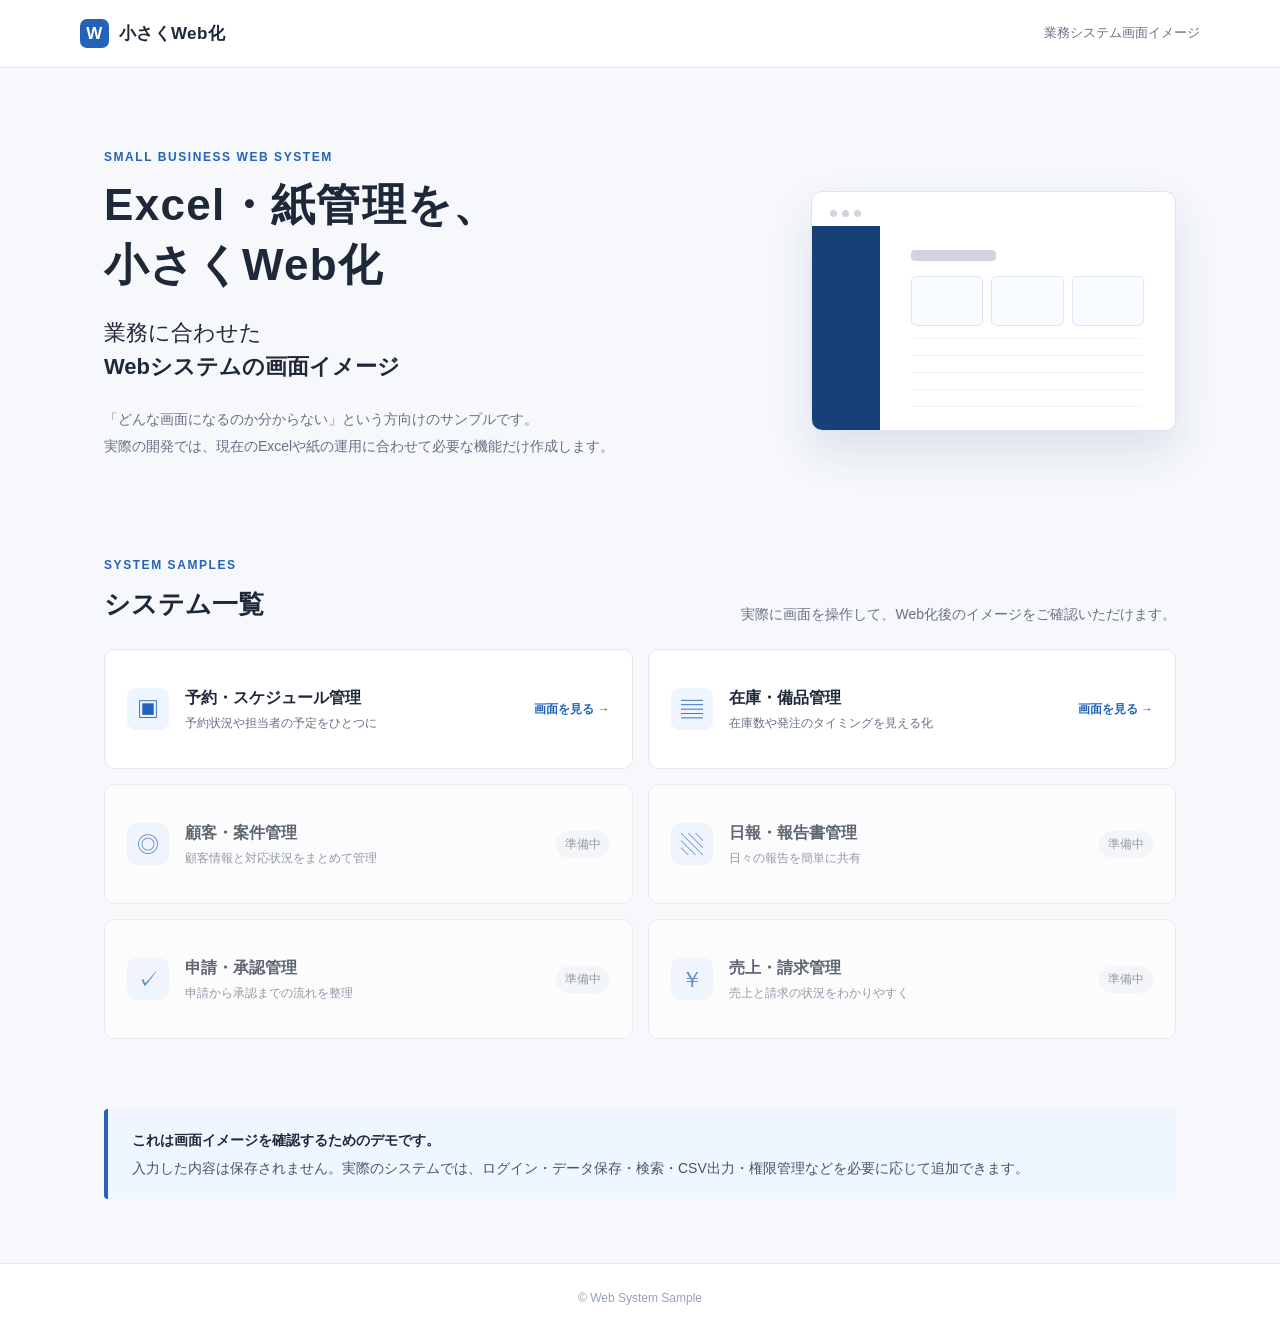
==== index.html @ bf329e57 "Add initial web system demo site" ====
<!doctype html>
<html lang="ja">
<head>
  <meta charset="utf-8">
  <meta name="viewport" content="width=device-width, initial-scale=1">
  <meta name="description" content="Excelや紙で管理している業務をWebシステム化した際の画面イメージです。">
  <title>小さくWeb化 | 業務システム画面イメージ</title>
  <link rel="stylesheet" href="assets/css/style.css">
</head>
<body class="landing-page">
  <header class="site-header">
    <a class="brand" href="index.html"><span class="brand-mark">W</span>小さくWeb化</a>
    <span class="header-note">業務システム画面イメージ</span>
  </header>

  <main>
    <section class="hero">
      <div class="hero-copy">
        <p class="eyebrow">SMALL BUSINESS WEB SYSTEM</p>
        <h1>Excel・紙管理を、<br>小さくWeb化</h1>
        <p class="hero-lead">業務に合わせた<br><strong>Webシステムの画面イメージ</strong></p>
        <p class="description">「どんな画面になるのか分からない」という方向けのサンプルです。<br>実際の開発では、現在のExcelや紙の運用に合わせて必要な機能だけ作成します。</p>
      </div>
      <div class="hero-panel" aria-hidden="true">
        <div class="mini-window"><span></span><span></span><span></span></div>
        <div class="mini-sidebar"></div>
        <div class="mini-content"><div class="mini-title"></div><div class="mini-cards"><i></i><i></i><i></i></div><div class="mini-lines"></div></div>
      </div>
    </section>

    <section class="sample-section" aria-labelledby="samples-title">
      <div class="section-heading"><div><p class="eyebrow">SYSTEM SAMPLES</p><h2 id="samples-title">システム一覧</h2></div><p>実際に画面を操作して、Web化後のイメージをご確認いただけます。</p></div>
      <div class="sample-grid">
        <a class="sample-card available" href="mocks/reservation.html"><span class="card-icon">▣</span><span><strong>予約・スケジュール管理</strong><small>予約状況や担当者の予定をひとつに</small></span><b>画面を見る →</b></a>
        <a class="sample-card available" href="mocks/inventory.html"><span class="card-icon">▤</span><span><strong>在庫・備品管理</strong><small>在庫数や発注のタイミングを見える化</small></span><b>画面を見る →</b></a>
        <div class="sample-card coming"><span class="card-icon">◎</span><span><strong>顧客・案件管理</strong><small>顧客情報と対応状況をまとめて管理</small></span><em>準備中</em></div>
        <div class="sample-card coming"><span class="card-icon">▧</span><span><strong>日報・報告書管理</strong><small>日々の報告を簡単に共有</small></span><em>準備中</em></div>
        <div class="sample-card coming"><span class="card-icon">✓</span><span><strong>申請・承認管理</strong><small>申請から承認までの流れを整理</small></span><em>準備中</em></div>
        <div class="sample-card coming"><span class="card-icon">￥</span><span><strong>売上・請求管理</strong><small>売上と請求の状況をわかりやすく</small></span><em>準備中</em></div>
      </div>
    </section>

    <section class="notice-box"><strong>これは画面イメージを確認するためのデモです。</strong><p>入力した内容は保存されません。実際のシステムでは、ログイン・データ保存・検索・CSV出力・権限管理などを必要に応じて追加できます。</p></section>
  </main>
  <footer class="site-footer">© Web System Sample</footer>
</body>
</html>
---- assets/css/style.css ----
:root { --blue:#2563b8; --blue-dark:#173f78; --blue-pale:#eef5ff; --ink:#1d2939; --muted:#667085; --line:#e4e7ec; --surface:#fff; --page:#f6f8fb; --green:#16835d; --orange:#b54708; --red:#b42318; font-family:-apple-system,BlinkMacSystemFont,"Hiragino Kaku Gothic ProN","Yu Gothic",Meiryo,sans-serif; color:var(--ink); }
* { box-sizing:border-box; }
body { margin:0; background:var(--page); font-size:14px; line-height:1.6; }
a { color:inherit; text-decoration:none; }
button,input,select { font:inherit; }
.site-header { height:68px; padding:0 max(24px,calc((100% - 1120px)/2)); background:#fff; border-bottom:1px solid var(--line); display:flex; align-items:center; justify-content:space-between; }
.brand { display:flex; gap:10px; align-items:center; font-size:17px; font-weight:750; letter-spacing:.02em; }.brand-mark,.app-logo span { display:grid; place-items:center; width:29px; height:29px; color:white; background:var(--blue); border-radius:7px; font-weight:800; }.header-note { color:var(--muted); font-size:13px; }
.hero { max-width:1120px; min-height:415px; margin:auto; padding:80px 24px 55px; display:flex; align-items:center; justify-content:space-between; gap:80px; }.hero-copy { max-width:600px; }.eyebrow { margin:0 0 8px; color:var(--blue); font-size:12px; letter-spacing:.13em; font-weight:750; }.hero h1 { margin:0; font-size:44px; line-height:1.35; letter-spacing:.03em; }.hero-lead { margin:22px 0; font-size:22px; line-height:1.55; }.description { color:var(--muted); line-height:1.9; }
.hero-panel { position:relative; flex:none; width:365px; height:240px; padding:18px; overflow:hidden; border:1px solid #d9e4f4; border-radius:11px; background:#fff; box-shadow:0 20px 45px rgba(27,61,109,.12); }.mini-window { display:flex; gap:5px; height:15px; }.mini-window span { width:7px; height:7px; border-radius:50%; background:#d0d5dd; }.mini-sidebar { position:absolute; top:34px; bottom:0; left:0; width:68px; background:#173f78; }.mini-content { margin:12px 0 0 68px; padding:13px; }.mini-title { width:85px; height:11px; background:#d0d5dd; border-radius:4px; }.mini-cards { display:flex; gap:8px; margin-top:15px; }.mini-cards i { height:50px; flex:1; border:1px solid #dce6f4; border-radius:5px; background:#f8fbff; }.mini-lines { height:70px; margin-top:12px; border-radius:5px; background:repeating-linear-gradient(to bottom,#f0f4f8 0,#f0f4f8 1px,transparent 1px,transparent 17px); }
.sample-section { max-width:1120px; margin:auto; padding:28px 24px 70px; }.section-heading { display:flex; align-items:end; justify-content:space-between; gap:30px; margin-bottom:24px; }.section-heading h2 { margin:0; font-size:26px; }.section-heading > p { margin:0; color:var(--muted); }.sample-grid { display:grid; grid-template-columns:repeat(2,1fr); gap:15px; }.sample-card { min-height:120px; padding:22px; display:flex; align-items:center; gap:16px; background:#fff; border:1px solid var(--line); border-radius:10px; transition:.2s; }.sample-card.available:hover { border-color:#84adE8; box-shadow:0 7px 20px rgba(31,76,138,.1); transform:translateY(-2px); }.card-icon { display:grid; place-items:center; flex:none; width:42px; height:42px; color:var(--blue); background:var(--blue-pale); border-radius:9px; font-size:22px; }.sample-card strong,.sample-card small { display:block; }.sample-card strong { font-size:16px; }.sample-card small { color:var(--muted); margin-top:3px; }.sample-card b { margin-left:auto; flex:none; color:var(--blue); font-size:12px; }.sample-card em { margin-left:auto; padding:4px 9px; border-radius:99px; color:#667085; background:#f2f4f7; font-size:12px; font-style:normal; }.coming { opacity:.7; }.notice-box { max-width:1072px; margin:0 auto 64px; padding:20px 24px; background:#f0f6ff; border-left:4px solid var(--blue); border-radius:4px; }.notice-box p { margin:5px 0 0; color:#475467; }.site-footer { padding:25px; color:#98a2b3; background:#fff; border-top:1px solid var(--line); text-align:center; font-size:12px; }
.app-body { display:flex; min-height:100vh; background:var(--page); }.app-sidebar { position:fixed; z-index:2; display:flex; flex-direction:column; width:224px; height:100vh; padding:20px 12px; color:#dce7f8; background:#17365f; }.app-logo { display:flex; align-items:center; gap:9px; padding:0 10px 23px; color:#fff; font-size:16px; font-weight:700; }.app-logo span { background:#4b8ee8; }.app-sidebar nav { display:grid; gap:4px; }.app-sidebar nav a { padding:10px 12px; border-radius:6px; color:#c7d5e9; }.app-sidebar nav a.active,.app-sidebar nav a:hover { color:#fff; background:rgba(255,255,255,.12); }.back-link { margin-top:auto; padding:10px; color:#c7d5e9; font-size:13px; }.app-main { width:calc(100% - 224px); margin-left:224px; }.app-header { min-height:87px; padding:16px 32px; display:flex; align-items:center; justify-content:space-between; background:#fff; border-bottom:1px solid var(--line); }.breadcrumb { margin:0; color:var(--muted); font-size:12px; }.app-header h1 { margin:0; font-size:22px; }.app-content { max-width:1320px; margin:auto; padding:25px 32px 50px; }.demo-banner { margin-bottom:18px; padding:10px 14px; color:#28558e; background:#eaf3ff; border:1px solid #cfe1fa; border-radius:6px; font-size:13px; }.button { border:0; border-radius:6px; padding:9px 14px; cursor:pointer; font-weight:650; }.button.primary { color:#fff; background:var(--blue); }.button.primary:hover { background:#1e55a0; }.button.subtle { color:#344054; background:#fff; border:1px solid #d0d5dd; }.full { width:100%; }.metric-grid { display:grid; grid-template-columns:repeat(4,1fr); gap:16px; margin-bottom:22px; }.metric-card { padding:18px; background:#fff; border:1px solid var(--line); border-radius:8px; }.metric-card > span { display:block; color:var(--muted); font-size:13px; }.metric-card strong { display:block; margin:6px 0; font-size:28px; line-height:1.15; }.metric-card strong small { margin-left:3px; font-size:13px; font-weight:500; }.metric-card p { margin:0; color:var(--muted); font-size:12px; }.positive { color:var(--green)!important; }.warning-text { color:var(--orange)!important; }.danger-text { color:var(--red); }.content-card { margin-top:20px; background:#fff; border:1px solid var(--line); border-radius:8px; overflow:hidden; }.card-heading { min-height:74px; padding:16px 20px; display:flex; align-items:center; justify-content:space-between; gap:15px; border-bottom:1px solid var(--line); }.card-heading h2 { margin:0; font-size:16px; }.card-heading p { margin:2px 0 0; color:var(--muted); font-size:12px; }.card-heading a { color:var(--blue); font-size:13px; }.calendar-wrap { overflow-x:auto; }.calendar { min-width:740px; display:grid; grid-template-columns:68px repeat(6,1fr); min-height:224px; }.time-col,.day-col { display:grid; grid-template-rows:42px repeat(3,1fr); border-right:1px solid var(--line); }.time-col span { padding:8px; color:var(--muted); border-top:1px solid var(--line); font-size:11px; }.day-col > b { padding:11px 8px; text-align:center; font-size:13px; }.day-col > b small { color:var(--muted); }.day-col i { align-self:center; margin:3px 5px; padding:5px 6px; border-radius:4px; font-size:11px; line-height:1.35; font-style:normal; }.event.blue { color:#194d91; background:#dcecff; }.event.green { color:#146b50; background:#d9f2e7; }.event.purple { color:#65429c; background:#eee4ff; }.table-wrap { overflow-x:auto; }table { width:100%; min-width:680px; border-collapse:collapse; }th,td { padding:13px 20px; border-bottom:1px solid var(--line); text-align:left; white-space:nowrap; }th { color:var(--muted); background:#fafbfc; font-size:12px; font-weight:650; }td { font-size:13px; }.status { display:inline-block; padding:3px 8px; border-radius:999px; font-size:11px; font-weight:650; }.status.success { color:#087451; background:#d9f2e7; }.status.info { color:#175cb0; background:#e1efff; }.status.warning { color:#9a4b0e; background:#fff0d5; }.status.danger { color:#a12921; background:#fde5e3; }.alert-list { padding:0 20px; }.alert-row { display:grid; grid-template-columns:minmax(180px,1fr) 160px 140px 70px; align-items:center; gap:15px; min-height:68px; border-bottom:1px solid var(--line); }.alert-row:last-child { border-bottom:0; }.alert-row strong,.alert-row small { display:block; }.alert-row small { color:var(--muted); font-size:12px; }.alert-row > span { color:var(--muted); font-size:13px; }.alert-row > span b { color:var(--ink); }
.modal { position:fixed; z-index:10; inset:0; display:none; place-items:center; padding:20px; background:rgba(16,24,40,.45); }.modal.is-open { display:grid; }.modal-dialog { position:relative; width:min(440px,100%); padding:28px; background:#fff; border-radius:10px; box-shadow:0 20px 50px rgba(16,24,40,.25); }.modal-dialog h2 { margin:0 0 20px; font-size:20px; }.modal-close { position:absolute; top:13px; right:15px; border:0; color:#667085; background:transparent; font-size:27px; cursor:pointer; }.modal form { display:grid; gap:15px; }.modal label { display:grid; gap:6px; font-size:13px; font-weight:650; }.modal input,.modal select { width:100%; padding:9px 10px; color:var(--ink); background:#fff; border:1px solid #d0d5dd; border-radius:6px; }.form-message { display:none; padding:10px; color:#086442; background:#e4f7ed; border-radius:6px; font-size:13px; }.form-message.is-visible { display:block; }
@media (max-width:850px) { .hero { gap:35px; }.hero-panel { width:300px; }.metric-grid { grid-template-columns:repeat(2,1fr); }.alert-row { grid-template-columns:1fr 115px 105px 65px; gap:8px; }.app-sidebar { width:190px; }.app-main { width:calc(100% - 190px); margin-left:190px; } }
@media (max-width:640px) { .site-header { height:60px; }.header-note { display:none; }.hero { min-height:0; padding:52px 24px 42px; }.hero h1 { font-size:33px; }.hero-panel { display:none; }.sample-section { padding-top:18px; }.section-heading { display:block; }.section-heading > p { margin-top:8px; }.sample-grid { grid-template-columns:1fr; }.sample-card { min-height:105px; padding:17px; }.sample-card small { font-size:12px; }.app-body { display:block; }.app-sidebar { position:static; width:100%; height:auto; padding:12px; }.app-logo { padding:0 7px 10px; }.app-sidebar nav { display:flex; overflow-x:auto; }.app-sidebar nav a { flex:none; padding:8px 10px; font-size:12px; }.back-link { display:none; }.app-main { width:100%; margin:0; }.app-header { min-height:75px; padding:13px 16px; }.app-header h1 { font-size:19px; }.app-header .button { padding:8px 10px; font-size:12px; }.app-content { padding:16px; }.metric-grid { gap:10px; }.metric-card { padding:13px; }.metric-card strong { font-size:23px; }.content-card { margin-top:14px; }.card-heading { padding:14px; }.alert-list { padding:0 14px; overflow-x:auto; }.alert-row { min-width:520px; }.notice-box { margin:0 16px 40px; }.description br { display:none; } }
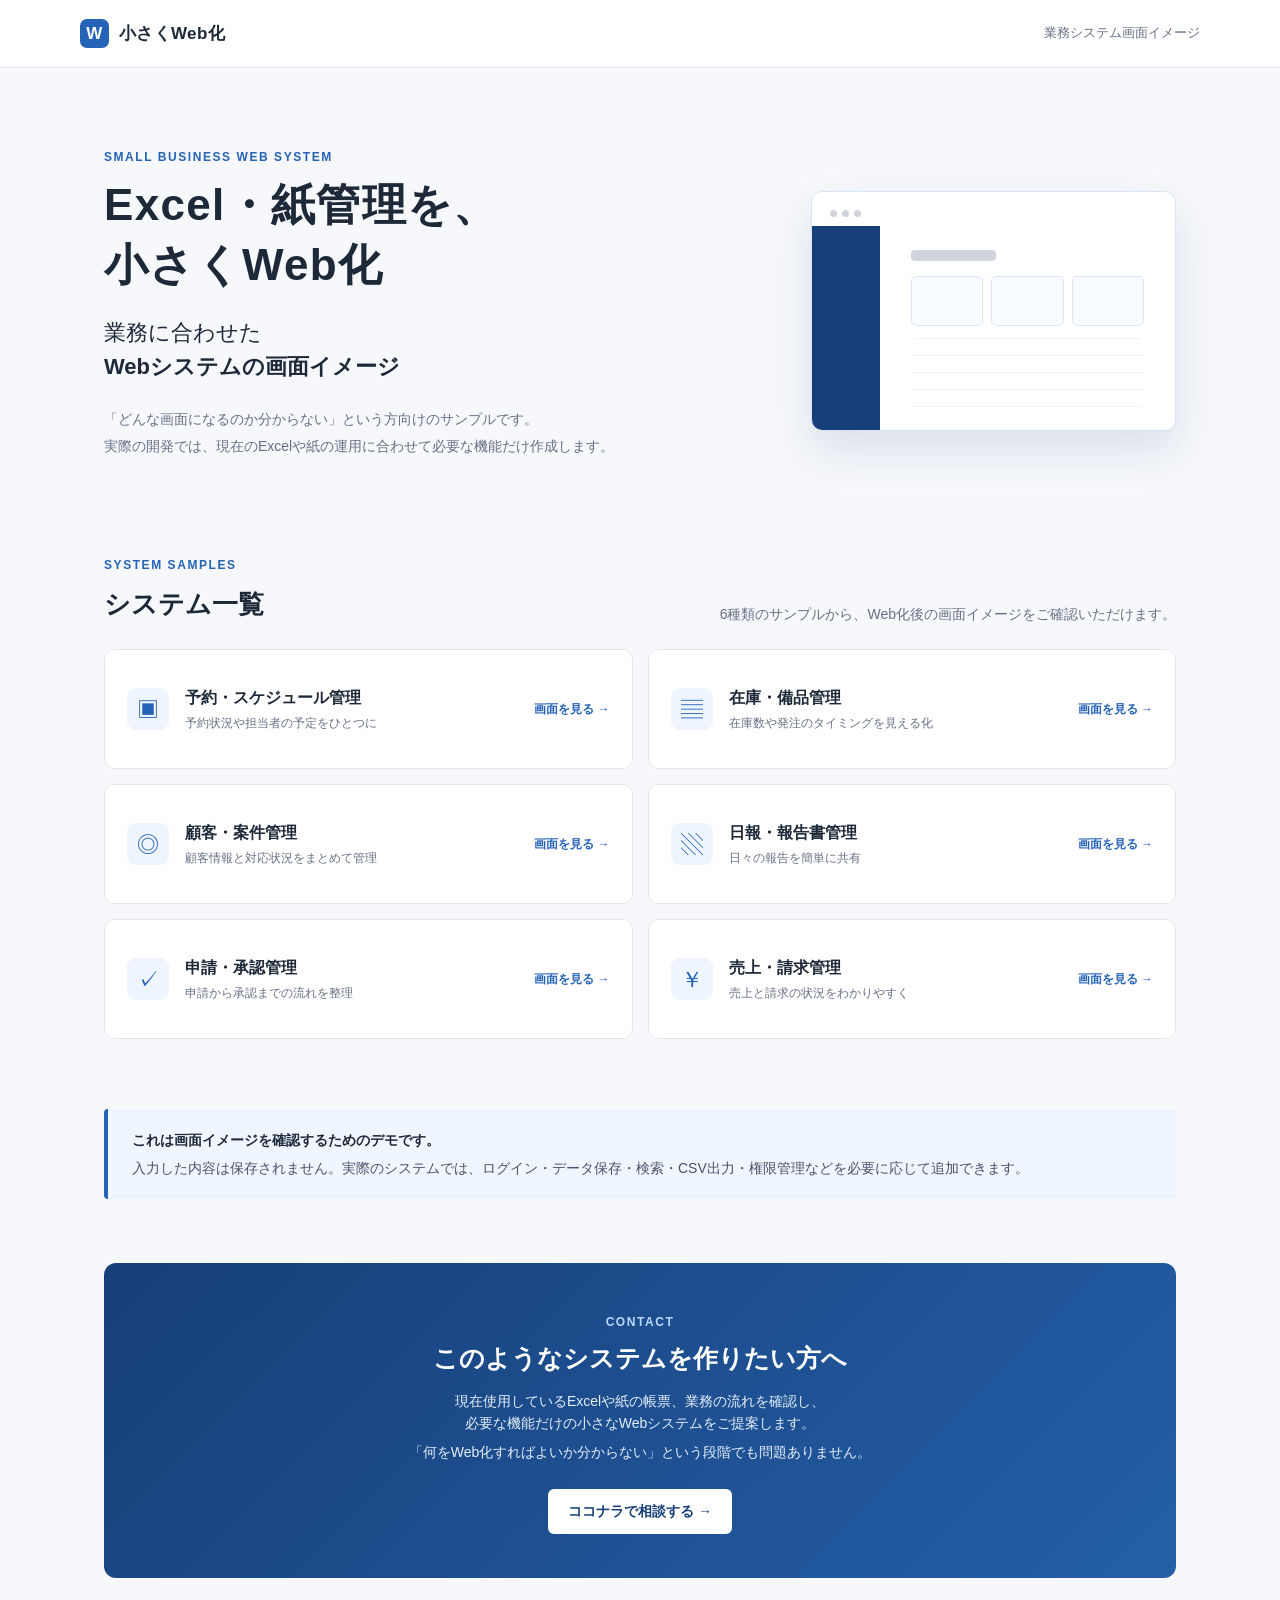
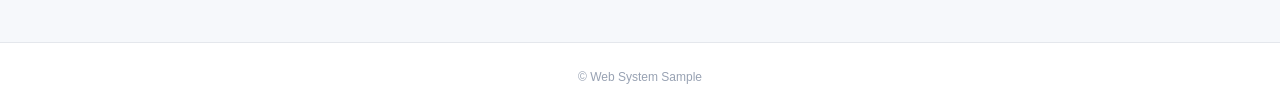
==== commit 86b31f9a: "Expand web system demo samples" ====
--- a/index.html
+++ b/index.html
@@ -29,18 +29,25 @@
     </section>
 
     <section class="sample-section" aria-labelledby="samples-title">
-      <div class="section-heading"><div><p class="eyebrow">SYSTEM SAMPLES</p><h2 id="samples-title">システム一覧</h2></div><p>実際に画面を操作して、Web化後のイメージをご確認いただけます。</p></div>
+      <div class="section-heading"><div><p class="eyebrow">SYSTEM SAMPLES</p><h2 id="samples-title">システム一覧</h2></div><p>6種類のサンプルから、Web化後の画面イメージをご確認いただけます。</p></div>
       <div class="sample-grid">
         <a class="sample-card available" href="mocks/reservation.html"><span class="card-icon">▣</span><span><strong>予約・スケジュール管理</strong><small>予約状況や担当者の予定をひとつに</small></span><b>画面を見る →</b></a>
         <a class="sample-card available" href="mocks/inventory.html"><span class="card-icon">▤</span><span><strong>在庫・備品管理</strong><small>在庫数や発注のタイミングを見える化</small></span><b>画面を見る →</b></a>
-        <div class="sample-card coming"><span class="card-icon">◎</span><span><strong>顧客・案件管理</strong><small>顧客情報と対応状況をまとめて管理</small></span><em>準備中</em></div>
-        <div class="sample-card coming"><span class="card-icon">▧</span><span><strong>日報・報告書管理</strong><small>日々の報告を簡単に共有</small></span><em>準備中</em></div>
-        <div class="sample-card coming"><span class="card-icon">✓</span><span><strong>申請・承認管理</strong><small>申請から承認までの流れを整理</small></span><em>準備中</em></div>
-        <div class="sample-card coming"><span class="card-icon">￥</span><span><strong>売上・請求管理</strong><small>売上と請求の状況をわかりやすく</small></span><em>準備中</em></div>
+        <a class="sample-card available" href="mocks/customer.html"><span class="card-icon">◎</span><span><strong>顧客・案件管理</strong><small>顧客情報と対応状況をまとめて管理</small></span><b>画面を見る →</b></a>
+        <a class="sample-card available" href="mocks/report.html"><span class="card-icon">▧</span><span><strong>日報・報告書管理</strong><small>日々の報告を簡単に共有</small></span><b>画面を見る →</b></a>
+        <a class="sample-card available" href="mocks/approval.html"><span class="card-icon">✓</span><span><strong>申請・承認管理</strong><small>申請から承認までの流れを整理</small></span><b>画面を見る →</b></a>
+        <a class="sample-card available" href="mocks/billing.html"><span class="card-icon">￥</span><span><strong>売上・請求管理</strong><small>売上と請求の状況をわかりやすく</small></span><b>画面を見る →</b></a>
       </div>
     </section>
 
     <section class="notice-box"><strong>これは画面イメージを確認するためのデモです。</strong><p>入力した内容は保存されません。実際のシステムでは、ログイン・データ保存・検索・CSV出力・権限管理などを必要に応じて追加できます。</p></section>
+    <section class="cta-section">
+      <p class="eyebrow">CONTACT</p>
+      <h2>このようなシステムを作りたい方へ</h2>
+      <p>現在使用しているExcelや紙の帳票、業務の流れを確認し、<br>必要な機能だけの小さなWebシステムをご提案します。</p>
+      <p>「何をWeb化すればよいか分からない」という段階でも問題ありません。</p>
+      <a class="button primary cta-button" href="https://coconala.com/services/1004579" target="_blank" rel="noopener noreferrer">ココナラで相談する →</a>
+    </section>
   </main>
   <footer class="site-footer">© Web System Sample</footer>
 </body>
--- a/assets/css/style.css
+++ b/assets/css/style.css
@@ -12,3 +12,9 @@
 .modal { position:fixed; z-index:10; inset:0; display:none; place-items:center; padding:20px; background:rgba(16,24,40,.45); }.modal.is-open { display:grid; }.modal-dialog { position:relative; width:min(440px,100%); padding:28px; background:#fff; border-radius:10px; box-shadow:0 20px 50px rgba(16,24,40,.25); }.modal-dialog h2 { margin:0 0 20px; font-size:20px; }.modal-close { position:absolute; top:13px; right:15px; border:0; color:#667085; background:transparent; font-size:27px; cursor:pointer; }.modal form { display:grid; gap:15px; }.modal label { display:grid; gap:6px; font-size:13px; font-weight:650; }.modal input,.modal select { width:100%; padding:9px 10px; color:var(--ink); background:#fff; border:1px solid #d0d5dd; border-radius:6px; }.form-message { display:none; padding:10px; color:#086442; background:#e4f7ed; border-radius:6px; font-size:13px; }.form-message.is-visible { display:block; }
 @media (max-width:850px) { .hero { gap:35px; }.hero-panel { width:300px; }.metric-grid { grid-template-columns:repeat(2,1fr); }.alert-row { grid-template-columns:1fr 115px 105px 65px; gap:8px; }.app-sidebar { width:190px; }.app-main { width:calc(100% - 190px); margin-left:190px; } }
 @media (max-width:640px) { .site-header { height:60px; }.header-note { display:none; }.hero { min-height:0; padding:52px 24px 42px; }.hero h1 { font-size:33px; }.hero-panel { display:none; }.sample-section { padding-top:18px; }.section-heading { display:block; }.section-heading > p { margin-top:8px; }.sample-grid { grid-template-columns:1fr; }.sample-card { min-height:105px; padding:17px; }.sample-card small { font-size:12px; }.app-body { display:block; }.app-sidebar { position:static; width:100%; height:auto; padding:12px; }.app-logo { padding:0 7px 10px; }.app-sidebar nav { display:flex; overflow-x:auto; }.app-sidebar nav a { flex:none; padding:8px 10px; font-size:12px; }.back-link { display:none; }.app-main { width:100%; margin:0; }.app-header { min-height:75px; padding:13px 16px; }.app-header h1 { font-size:19px; }.app-header .button { padding:8px 10px; font-size:12px; }.app-content { padding:16px; }.metric-grid { gap:10px; }.metric-card { padding:13px; }.metric-card strong { font-size:23px; }.content-card { margin-top:14px; }.card-heading { padding:14px; }.alert-list { padding:0 14px; overflow-x:auto; }.alert-row { min-width:520px; }.notice-box { margin:0 16px 40px; }.description br { display:none; } }
+
+/* Expanded demo components */
+.cta-section { max-width:1072px; margin:0 auto 64px; padding:44px 28px; color:#fff; background:linear-gradient(135deg,#173f78,#245fa8); border-radius:12px; text-align:center; }.cta-section .eyebrow { color:#b9d7ff; }.cta-section h2 { margin:4px 0 12px; font-size:25px; }.cta-section p { margin:6px auto; color:#e5effc; }.cta-button { display:inline-block; margin-top:20px; padding:11px 20px; color:var(--blue-dark)!important; background:#fff!important; }
+.split-grid { display:grid; grid-template-columns:minmax(260px,.8fr) minmax(0,1.2fr); gap:20px; margin-top:20px; }.split-grid .content-card { margin-top:0; }.progress-list { display:grid; gap:17px; padding:22px; }.progress-row { display:grid; grid-template-columns:82px 1fr 34px; align-items:center; gap:12px; }.progress-row span { font-size:13px; }.progress-track { height:9px; overflow:hidden; background:#edf1f6; border-radius:99px; }.progress-fill { display:block; height:100%; background:var(--blue); border-radius:inherit; }.progress-row:nth-child(2) .progress-fill { background:#5a84c3; }.progress-row:nth-child(3) .progress-fill { background:#6f66b5; }.progress-row:nth-child(4) .progress-fill { background:var(--green); }.progress-row b { text-align:right; font-size:13px; }.summary-list { display:grid; grid-template-columns:repeat(2,1fr); gap:12px; padding:20px; }.summary-item { padding:16px; background:#f8fafc; border:1px solid var(--line); border-radius:7px; }.summary-item span,.summary-item strong { display:block; }.summary-item span { color:var(--muted); font-size:12px; }.summary-item strong { margin-top:5px; font-size:18px; }.button.small { padding:5px 9px; font-size:11px; }.button.success { color:#087451; background:#e2f6ed; border:1px solid #bfe8d6; }.button.danger { color:#a12921; background:#fff; border:1px solid #efb9b5; }.button + .button { margin-left:5px; }.actions { white-space:nowrap; }.modal textarea { width:100%; min-height:100px; padding:9px 10px; resize:vertical; color:var(--ink); background:#fff; border:1px solid #d0d5dd; border-radius:6px; font:inherit; }.demo-toast { position:fixed; z-index:30; right:22px; bottom:22px; max-width:min(390px,calc(100% - 32px)); padding:13px 17px; color:#fff; background:#243b5a; border-radius:8px; box-shadow:0 10px 30px rgba(16,24,40,.24); opacity:0; transform:translateY(12px); pointer-events:none; transition:.2s ease; }.demo-toast.is-visible { opacity:1; transform:translateY(0); }.currency strong { font-size:23px; }.page-actions { display:flex; align-items:center; gap:8px; }
+@media (max-width:850px) { .split-grid { grid-template-columns:1fr; }.cta-section { margin-right:24px; margin-left:24px; } }
+@media (max-width:640px) { .cta-section { margin:0 16px 40px; padding:34px 20px; }.cta-section h2 { font-size:21px; }.cta-section br { display:none; }.page-actions { gap:5px; }.page-actions .button { padding:8px 9px; }.summary-list { grid-template-columns:1fr; }.demo-toast { right:16px; bottom:16px; }.currency strong { font-size:20px; } }
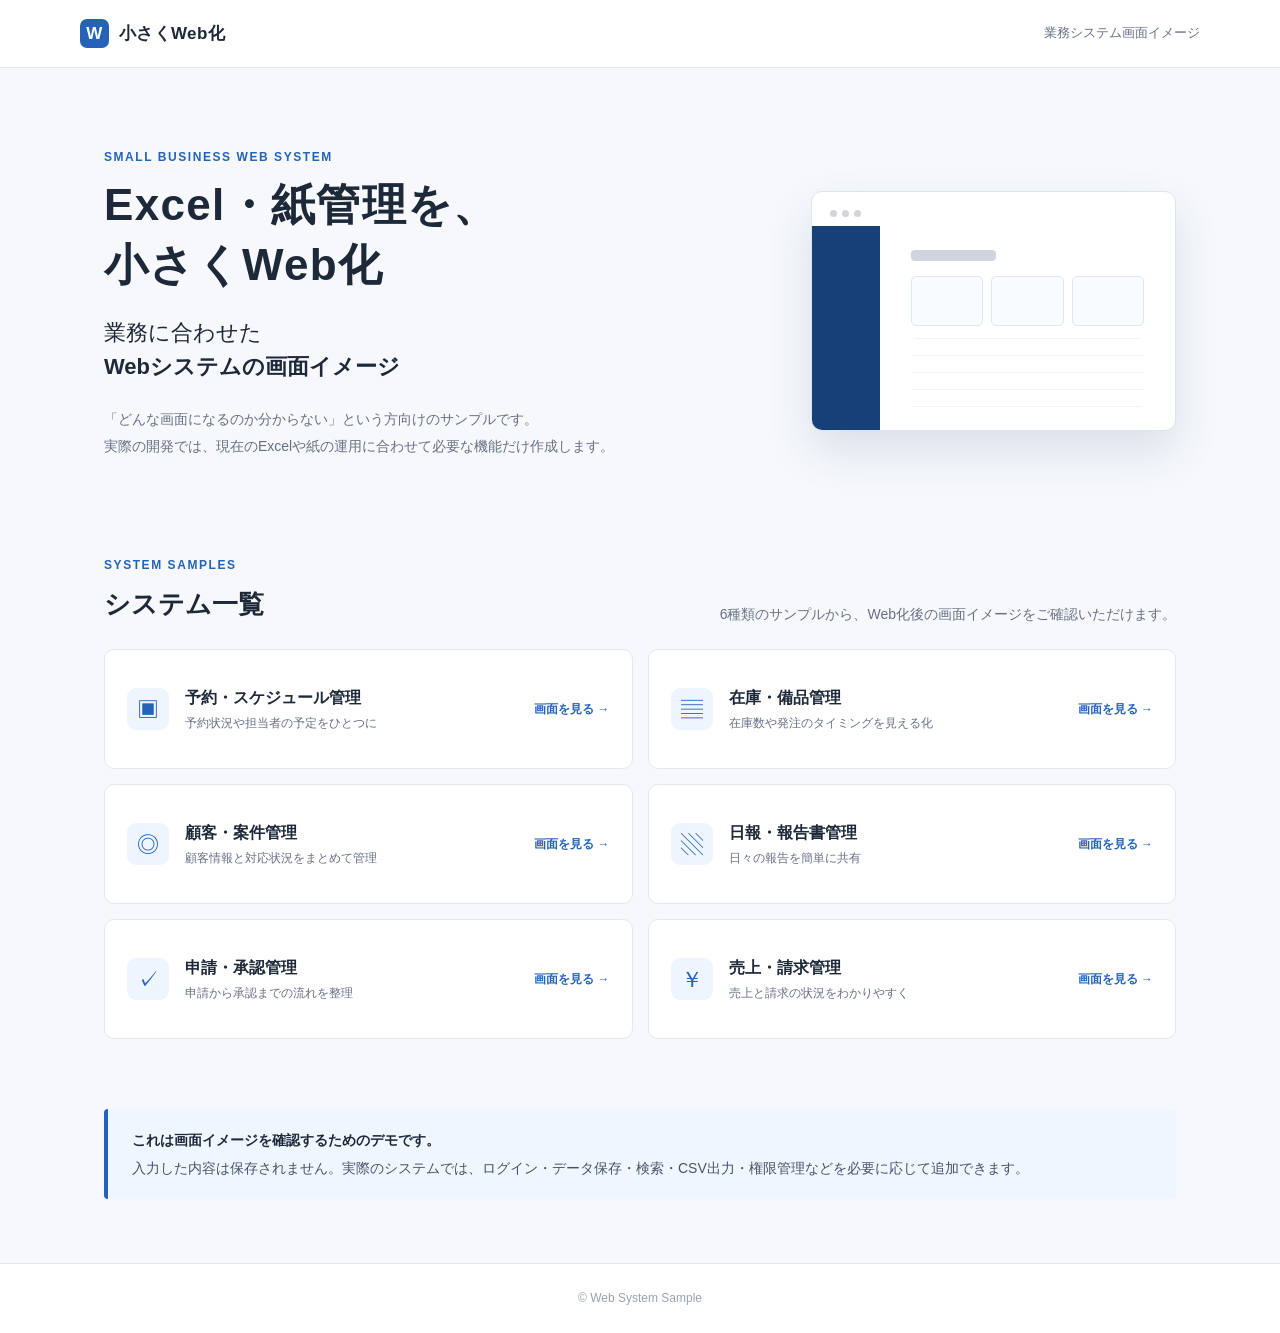
==== commit ea0e62d8: "Remove platform-specific CTA" ====
--- a/index.html
+++ b/index.html
@@ -41,13 +41,6 @@
     </section>
 
     <section class="notice-box"><strong>これは画面イメージを確認するためのデモです。</strong><p>入力した内容は保存されません。実際のシステムでは、ログイン・データ保存・検索・CSV出力・権限管理などを必要に応じて追加できます。</p></section>
-    <section class="cta-section">
-      <p class="eyebrow">CONTACT</p>
-      <h2>このようなシステムを作りたい方へ</h2>
-      <p>現在使用しているExcelや紙の帳票、業務の流れを確認し、<br>必要な機能だけの小さなWebシステムをご提案します。</p>
-      <p>「何をWeb化すればよいか分からない」という段階でも問題ありません。</p>
-      <a class="button primary cta-button" href="https://coconala.com/services/1004579" target="_blank" rel="noopener noreferrer">ココナラで相談する →</a>
-    </section>
   </main>
   <footer class="site-footer">© Web System Sample</footer>
 </body>
--- a/assets/css/style.css
+++ b/assets/css/style.css
@@ -14,7 +14,6 @@
 @media (max-width:640px) { .site-header { height:60px; }.header-note { display:none; }.hero { min-height:0; padding:52px 24px 42px; }.hero h1 { font-size:33px; }.hero-panel { display:none; }.sample-section { padding-top:18px; }.section-heading { display:block; }.section-heading > p { margin-top:8px; }.sample-grid { grid-template-columns:1fr; }.sample-card { min-height:105px; padding:17px; }.sample-card small { font-size:12px; }.app-body { display:block; }.app-sidebar { position:static; width:100%; height:auto; padding:12px; }.app-logo { padding:0 7px 10px; }.app-sidebar nav { display:flex; overflow-x:auto; }.app-sidebar nav a { flex:none; padding:8px 10px; font-size:12px; }.back-link { display:none; }.app-main { width:100%; margin:0; }.app-header { min-height:75px; padding:13px 16px; }.app-header h1 { font-size:19px; }.app-header .button { padding:8px 10px; font-size:12px; }.app-content { padding:16px; }.metric-grid { gap:10px; }.metric-card { padding:13px; }.metric-card strong { font-size:23px; }.content-card { margin-top:14px; }.card-heading { padding:14px; }.alert-list { padding:0 14px; overflow-x:auto; }.alert-row { min-width:520px; }.notice-box { margin:0 16px 40px; }.description br { display:none; } }
 
 /* Expanded demo components */
-.cta-section { max-width:1072px; margin:0 auto 64px; padding:44px 28px; color:#fff; background:linear-gradient(135deg,#173f78,#245fa8); border-radius:12px; text-align:center; }.cta-section .eyebrow { color:#b9d7ff; }.cta-section h2 { margin:4px 0 12px; font-size:25px; }.cta-section p { margin:6px auto; color:#e5effc; }.cta-button { display:inline-block; margin-top:20px; padding:11px 20px; color:var(--blue-dark)!important; background:#fff!important; }
 .split-grid { display:grid; grid-template-columns:minmax(260px,.8fr) minmax(0,1.2fr); gap:20px; margin-top:20px; }.split-grid .content-card { margin-top:0; }.progress-list { display:grid; gap:17px; padding:22px; }.progress-row { display:grid; grid-template-columns:82px 1fr 34px; align-items:center; gap:12px; }.progress-row span { font-size:13px; }.progress-track { height:9px; overflow:hidden; background:#edf1f6; border-radius:99px; }.progress-fill { display:block; height:100%; background:var(--blue); border-radius:inherit; }.progress-row:nth-child(2) .progress-fill { background:#5a84c3; }.progress-row:nth-child(3) .progress-fill { background:#6f66b5; }.progress-row:nth-child(4) .progress-fill { background:var(--green); }.progress-row b { text-align:right; font-size:13px; }.summary-list { display:grid; grid-template-columns:repeat(2,1fr); gap:12px; padding:20px; }.summary-item { padding:16px; background:#f8fafc; border:1px solid var(--line); border-radius:7px; }.summary-item span,.summary-item strong { display:block; }.summary-item span { color:var(--muted); font-size:12px; }.summary-item strong { margin-top:5px; font-size:18px; }.button.small { padding:5px 9px; font-size:11px; }.button.success { color:#087451; background:#e2f6ed; border:1px solid #bfe8d6; }.button.danger { color:#a12921; background:#fff; border:1px solid #efb9b5; }.button + .button { margin-left:5px; }.actions { white-space:nowrap; }.modal textarea { width:100%; min-height:100px; padding:9px 10px; resize:vertical; color:var(--ink); background:#fff; border:1px solid #d0d5dd; border-radius:6px; font:inherit; }.demo-toast { position:fixed; z-index:30; right:22px; bottom:22px; max-width:min(390px,calc(100% - 32px)); padding:13px 17px; color:#fff; background:#243b5a; border-radius:8px; box-shadow:0 10px 30px rgba(16,24,40,.24); opacity:0; transform:translateY(12px); pointer-events:none; transition:.2s ease; }.demo-toast.is-visible { opacity:1; transform:translateY(0); }.currency strong { font-size:23px; }.page-actions { display:flex; align-items:center; gap:8px; }
-@media (max-width:850px) { .split-grid { grid-template-columns:1fr; }.cta-section { margin-right:24px; margin-left:24px; } }
-@media (max-width:640px) { .cta-section { margin:0 16px 40px; padding:34px 20px; }.cta-section h2 { font-size:21px; }.cta-section br { display:none; }.page-actions { gap:5px; }.page-actions .button { padding:8px 9px; }.summary-list { grid-template-columns:1fr; }.demo-toast { right:16px; bottom:16px; }.currency strong { font-size:20px; } }
+@media (max-width:850px) { .split-grid { grid-template-columns:1fr; } }
+@media (max-width:640px) { .page-actions { gap:5px; }.page-actions .button { padding:8px 9px; }.summary-list { grid-template-columns:1fr; }.demo-toast { right:16px; bottom:16px; }.currency strong { font-size:20px; } }
